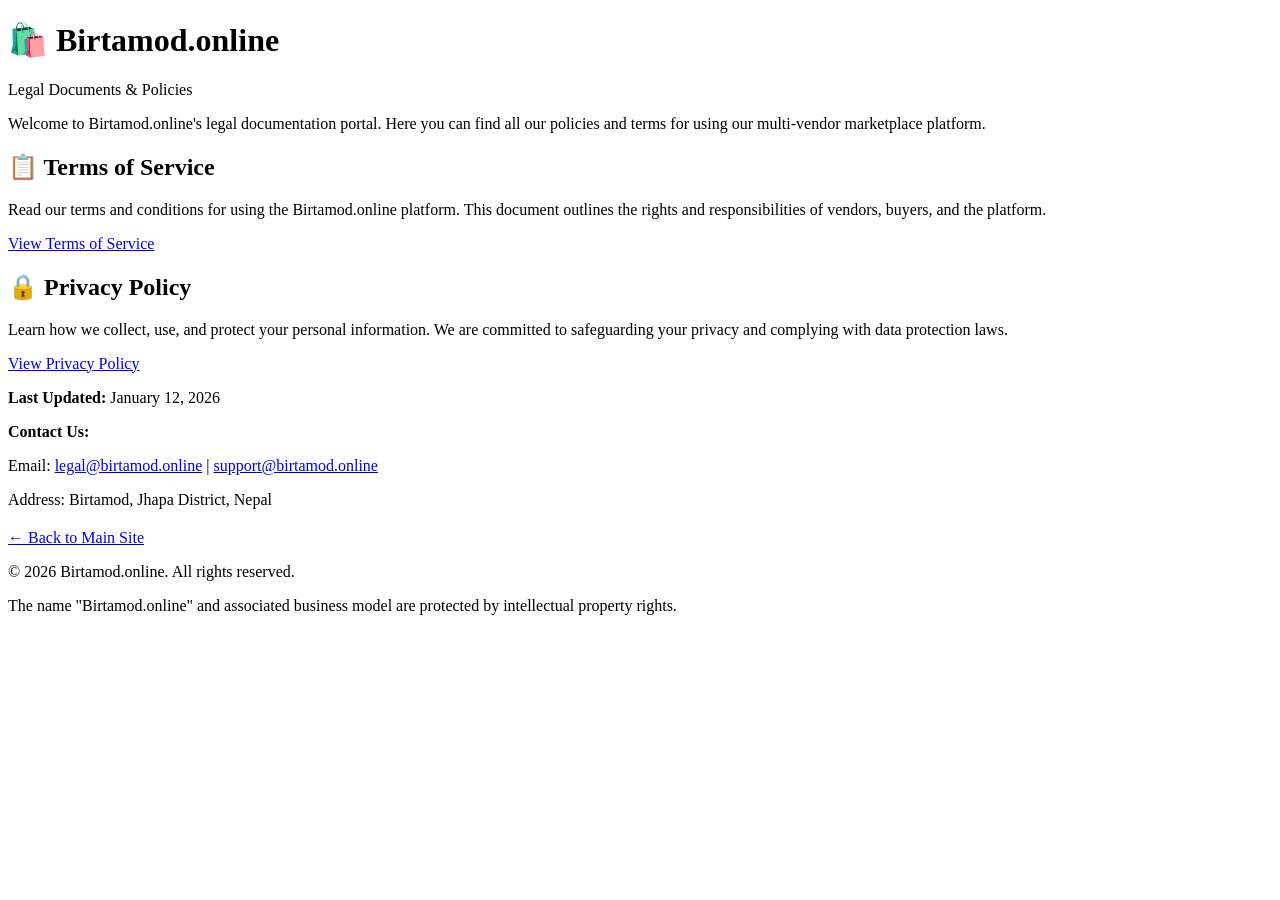
==== index.html @ c781903e "Add files via upload" ====
<!DOCTYPE html>
<html lang="en">
<head>
    <meta charset="UTF-8">
    <meta name="viewport" content="width=device-width, initial-scale=1.0">
    <title>Birtamod.online - Legal Documents</title>
    <link rel="stylesheet" href="css/style.css">
    <meta name="description" content="Legal documents and policies for Birtamod.online - Nepal's multi-vendor marketplace platform">
</head>
<body>
    <div class="container">
        <header>
            <h1>🛍️ Birtamod.online</h1>
            <p class="tagline">Legal Documents & Policies</p>
        </header>

        <main>
            <div class="intro">
                <p>Welcome to Birtamod.online's legal documentation portal. Here you can find all our policies and terms for using our multi-vendor marketplace platform.</p>
            </div>

            <div class="documents">
                <div class="doc-card">
                    <h2>📋 Terms of Service</h2>
                    <p>Read our terms and conditions for using the Birtamod.online platform. This document outlines the rights and responsibilities of vendors, buyers, and the platform.</p>
                    <a href="terms-of-service.html" class="btn">View Terms of Service</a>
                </div>

                <div class="doc-card">
                    <h2>🔒 Privacy Policy</h2>
                    <p>Learn how we collect, use, and protect your personal information. We are committed to safeguarding your privacy and complying with data protection laws.</p>
                    <a href="privacy-policy.html" class="btn">View Privacy Policy</a>
                </div>
            </div>

            <div class="footer-links">
                <p><strong>Last Updated:</strong> January 12, 2026</p>
                <p><strong>Contact Us:</strong></p>
                <p>Email: <a href="mailto:legal@birtamod.online">legal@birtamod.online</a> | <a href="mailto:support@birtamod.online">support@birtamod.online</a></p>
                <p>Address: Birtamod, Jhapa District, Nepal</p>
                <p style="margin-top: 20px;"><a href="https://www.birtamod.online" class="main-site-link">← Back to Main Site</a></p>
            </div>
        </main>

        <footer>
            <p>&copy; 2026 Birtamod.online. All rights reserved.</p>
            <p>The name "Birtamod.online" and associated business model are protected by intellectual property rights.</p>
        </footer>
    </div>
</body>
</html>
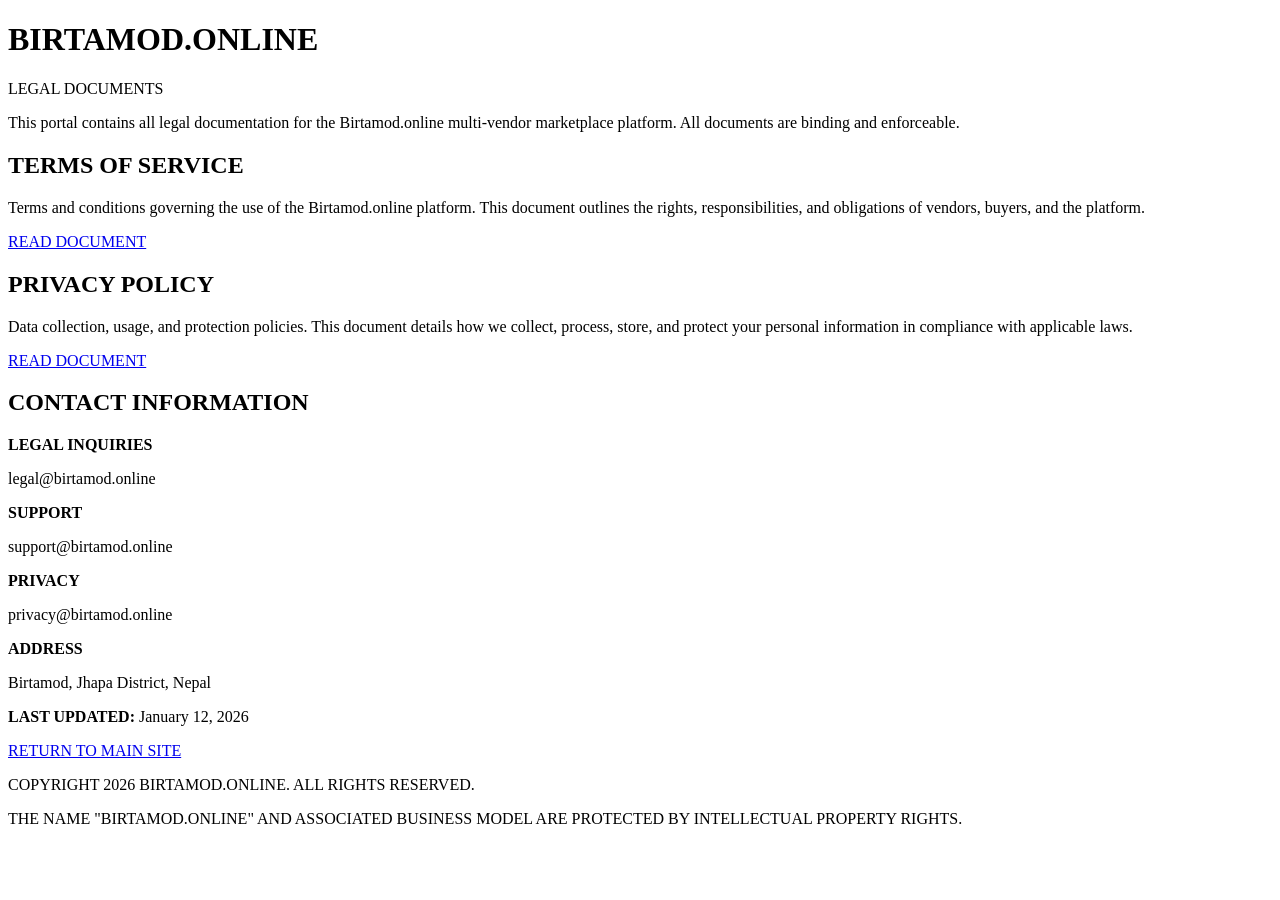
==== commit e42315d1: "Add files via upload" ====
--- a/index.html
+++ b/index.html
@@ -3,49 +3,72 @@
 <head>
     <meta charset="UTF-8">
     <meta name="viewport" content="width=device-width, initial-scale=1.0">
-    <title>Birtamod.online - Legal Documents</title>
+    <title>Legal Documents - Birtamod.online</title>
     <link rel="stylesheet" href="css/style.css">
     <meta name="description" content="Legal documents and policies for Birtamod.online - Nepal's multi-vendor marketplace platform">
 </head>
 <body>
-    <div class="container">
-        <header>
-            <h1>🛍️ Birtamod.online</h1>
-            <p class="tagline">Legal Documents & Policies</p>
-        </header>
+    <header class="header">
+        <div class="container">
+            <h1 class="site-title">BIRTAMOD.ONLINE</h1>
+            <p class="subtitle">LEGAL DOCUMENTS</p>
+        </div>
+    </header>
 
-        <main>
-            <div class="intro">
-                <p>Welcome to Birtamod.online's legal documentation portal. Here you can find all our policies and terms for using our multi-vendor marketplace platform.</p>
-            </div>
+    <main class="main">
+        <div class="container">
+            <section class="intro">
+                <p>This portal contains all legal documentation for the Birtamod.online multi-vendor marketplace platform. All documents are binding and enforceable.</p>
+            </section>
 
-            <div class="documents">
-                <div class="doc-card">
-                    <h2>📋 Terms of Service</h2>
-                    <p>Read our terms and conditions for using the Birtamod.online platform. This document outlines the rights and responsibilities of vendors, buyers, and the platform.</p>
-                    <a href="terms-of-service.html" class="btn">View Terms of Service</a>
+            <section class="documents">
+                <article class="doc-item">
+                    <h2 class="doc-title">TERMS OF SERVICE</h2>
+                    <p class="doc-description">Terms and conditions governing the use of the Birtamod.online platform. This document outlines the rights, responsibilities, and obligations of vendors, buyers, and the platform.</p>
+                    <a href="terms-of-service.html" class="doc-link">READ DOCUMENT</a>
+                </article>
+
+                <article class="doc-item">
+                    <h2 class="doc-title">PRIVACY POLICY</h2>
+                    <p class="doc-description">Data collection, usage, and protection policies. This document details how we collect, process, store, and protect your personal information in compliance with applicable laws.</p>
+                    <a href="privacy-policy.html" class="doc-link">READ DOCUMENT</a>
+                </article>
+            </section>
+
+            <section class="contact">
+                <h2 class="section-title">CONTACT INFORMATION</h2>
+                <div class="contact-grid">
+                    <div class="contact-item">
+                        <strong>LEGAL INQUIRIES</strong>
+                        <p>legal@birtamod.online</p>
+                    </div>
+                    <div class="contact-item">
+                        <strong>SUPPORT</strong>
+                        <p>support@birtamod.online</p>
+                    </div>
+                    <div class="contact-item">
+                        <strong>PRIVACY</strong>
+                        <p>privacy@birtamod.online</p>
+                    </div>
+                    <div class="contact-item">
+                        <strong>ADDRESS</strong>
+                        <p>Birtamod, Jhapa District, Nepal</p>
+                    </div>
                 </div>
+            </section>
 
-                <div class="doc-card">
-                    <h2>🔒 Privacy Policy</h2>
-                    <p>Learn how we collect, use, and protect your personal information. We are committed to safeguarding your privacy and complying with data protection laws.</p>
-                    <a href="privacy-policy.html" class="btn">View Privacy Policy</a>
-                </div>
-            </div>
+            <section class="meta">
+                <p><strong>LAST UPDATED:</strong> January 12, 2026</p>
+                <p><a href="https://www.birtamod.online" class="back-link">RETURN TO MAIN SITE</a></p>
+            </section>
+        </div>
+    </main>
 
-            <div class="footer-links">
-                <p><strong>Last Updated:</strong> January 12, 2026</p>
-                <p><strong>Contact Us:</strong></p>
-                <p>Email: <a href="mailto:legal@birtamod.online">legal@birtamod.online</a> | <a href="mailto:support@birtamod.online">support@birtamod.online</a></p>
-                <p>Address: Birtamod, Jhapa District, Nepal</p>
-                <p style="margin-top: 20px;"><a href="https://www.birtamod.online" class="main-site-link">← Back to Main Site</a></p>
-            </div>
-        </main>
-
-        <footer>
-            <p>&copy; 2026 Birtamod.online. All rights reserved.</p>
-            <p>The name "Birtamod.online" and associated business model are protected by intellectual property rights.</p>
-        </footer>
-    </div>
+    <footer class="footer">
+        <div class="container">
+            <p>COPYRIGHT 2026 BIRTAMOD.ONLINE. ALL RIGHTS RESERVED.</p>
+            <p>THE NAME "BIRTAMOD.ONLINE" AND ASSOCIATED BUSINESS MODEL ARE PROTECTED BY INTELLECTUAL PROPERTY RIGHTS.</p>
+        </div>
+    </footer>
 </body>
 </html>
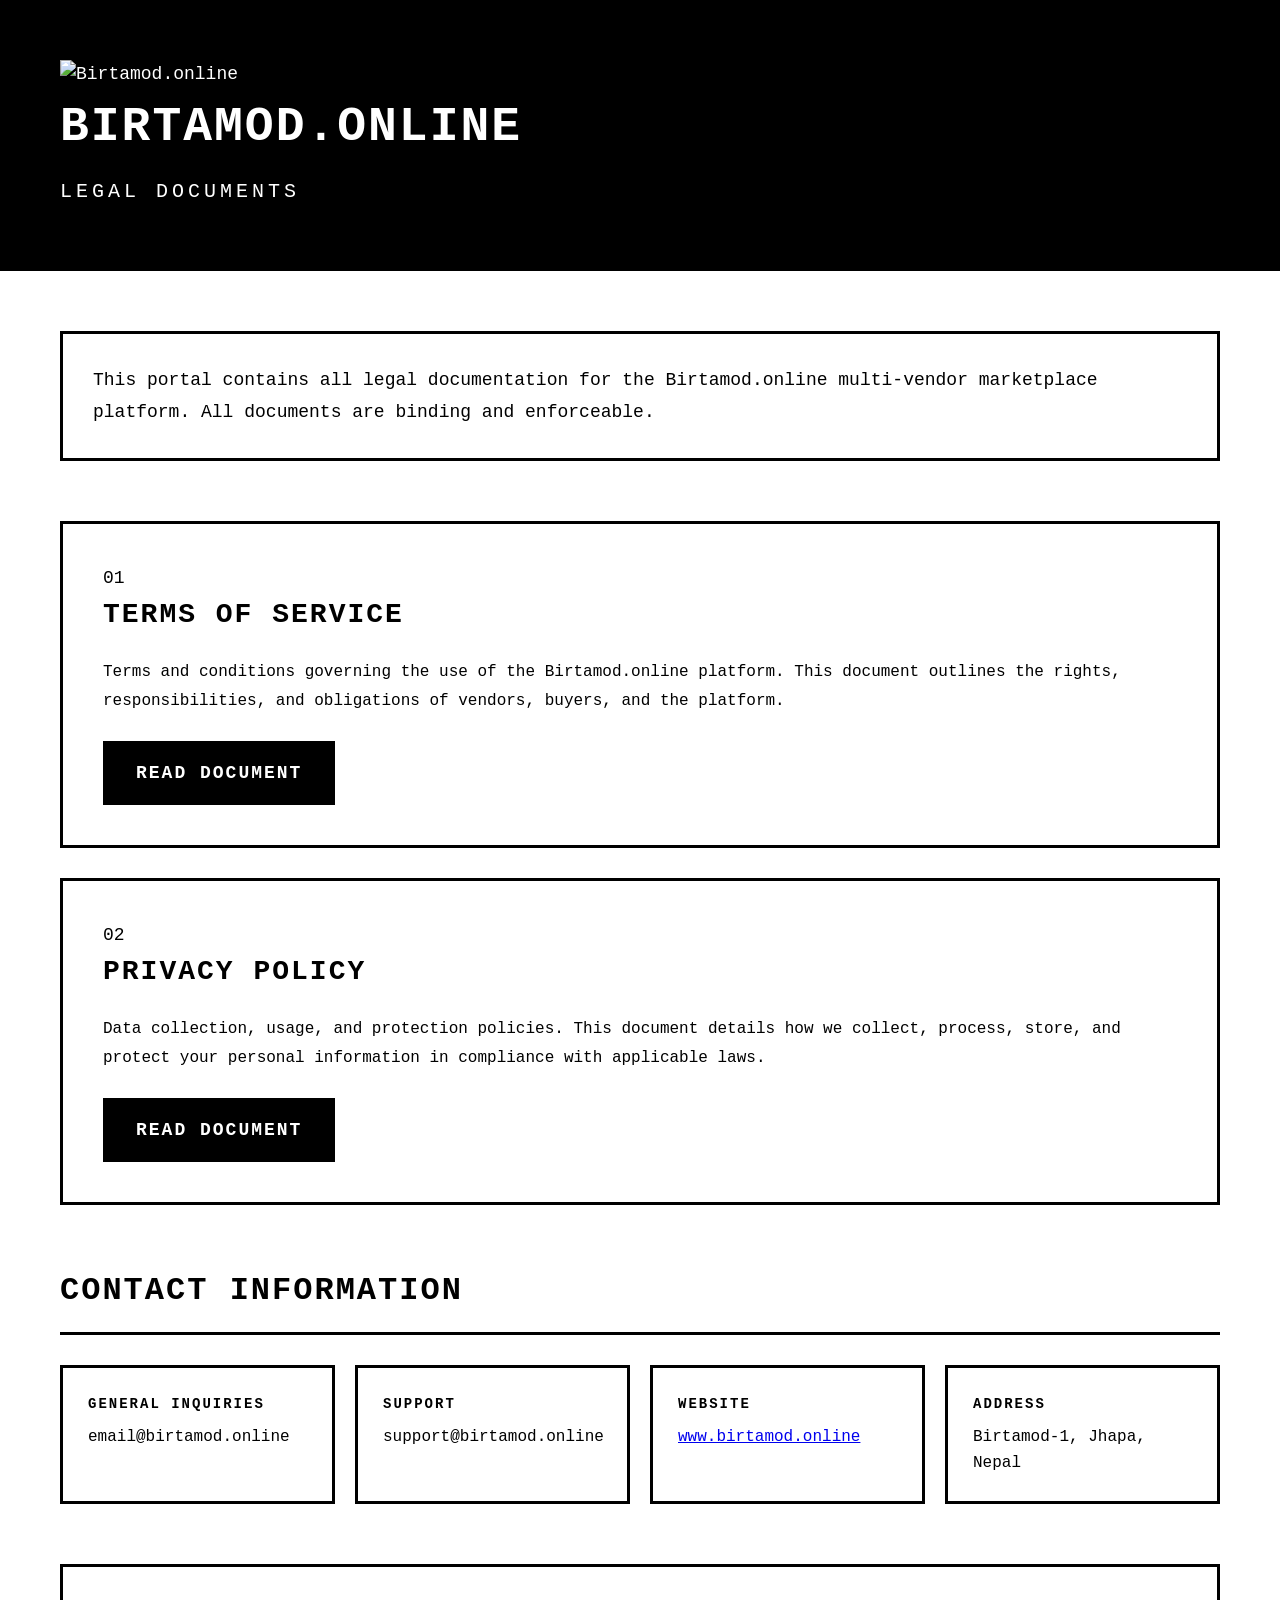
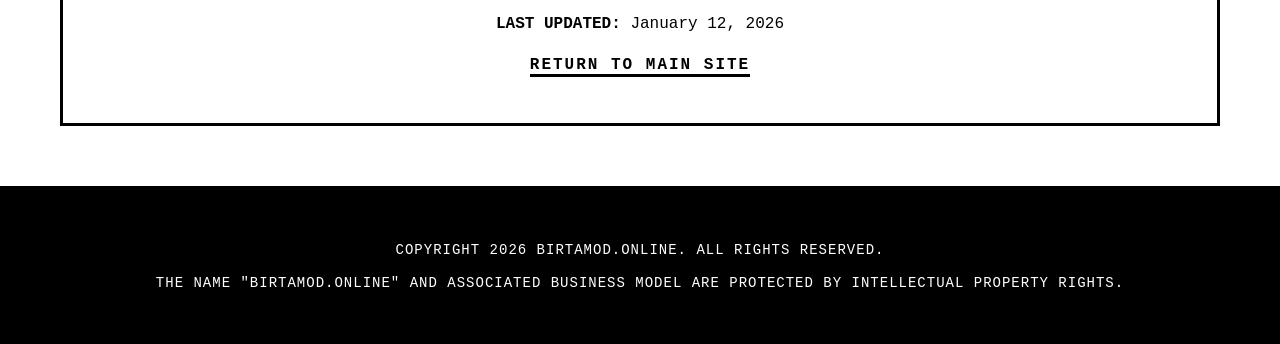
==== commit 9c2d7650: "Update contact information and document sections" ====
--- a/index.html
+++ b/index.html
@@ -10,6 +10,9 @@
 <body>
     <header class="header">
         <div class="container">
+            <div class="logo-container">
+                <img src="https://i.imgur.com/C6RDffx.png" alt="Birtamod.online" class="logo">
+            </div>
             <h1 class="site-title">BIRTAMOD.ONLINE</h1>
             <p class="subtitle">LEGAL DOCUMENTS</p>
         </div>
@@ -23,12 +26,14 @@
 
             <section class="documents">
                 <article class="doc-item">
+                    <div class="doc-number">01</div>
                     <h2 class="doc-title">TERMS OF SERVICE</h2>
                     <p class="doc-description">Terms and conditions governing the use of the Birtamod.online platform. This document outlines the rights, responsibilities, and obligations of vendors, buyers, and the platform.</p>
                     <a href="terms-of-service.html" class="doc-link">READ DOCUMENT</a>
                 </article>
 
                 <article class="doc-item">
+                    <div class="doc-number">02</div>
                     <h2 class="doc-title">PRIVACY POLICY</h2>
                     <p class="doc-description">Data collection, usage, and protection policies. This document details how we collect, process, store, and protect your personal information in compliance with applicable laws.</p>
                     <a href="privacy-policy.html" class="doc-link">READ DOCUMENT</a>
@@ -39,20 +44,20 @@
                 <h2 class="section-title">CONTACT INFORMATION</h2>
                 <div class="contact-grid">
                     <div class="contact-item">
-                        <strong>LEGAL INQUIRIES</strong>
-                        <p>legal@birtamod.online</p>
+                        <strong>GENERAL INQUIRIES</strong>
+                        <p>email@birtamod.online</p>
                     </div>
                     <div class="contact-item">
                         <strong>SUPPORT</strong>
                         <p>support@birtamod.online</p>
                     </div>
                     <div class="contact-item">
-                        <strong>PRIVACY</strong>
-                        <p>privacy@birtamod.online</p>
+                        <strong>WEBSITE</strong>
+                        <p><a href="https://www.birtamod.online" target="_blank" rel="noopener">www.birtamod.online</a></p>
                     </div>
                     <div class="contact-item">
                         <strong>ADDRESS</strong>
-                        <p>Birtamod, Jhapa District, Nepal</p>
+                        <p>Birtamod-1, Jhapa, Nepal</p>
                     </div>
                 </div>
             </section>
@@ -71,4 +76,4 @@
         </div>
     </footer>
 </body>
-</html>+</html>
--- a/css/style.css
+++ b/css/style.css
@@ -0,0 +1,521 @@
+/* RESET */
+* {
+    margin: 0;
+    padding: 0;
+    box-sizing: border-box;
+}
+
+/* BASE STYLES */
+:root {
+    --black: #000000;
+    --white: #FFFFFF;
+    --gray: #CCCCCC;
+    --border: 3px solid var(--black);
+}
+
+body {
+    font-family: 'Courier New', 'Courier', monospace;
+    background: var(--white);
+    color: var(--black);
+    line-height: 1.6;
+    font-size: 18px;
+}
+
+.container {
+    max-width: 1200px;
+    margin: 0 auto;
+    padding: 0 20px;
+}
+
+/* HEADER */
+.header {
+    background: var(--black);
+    color: var(--white);
+    padding: 60px 0;
+    border-bottom: var(--border);
+}
+
+.site-title {
+    font-size: 48px;
+    font-weight: bold;
+    letter-spacing: 2px;
+    margin-bottom: 10px;
+}
+
+.subtitle {
+    font-size: 20px;
+    letter-spacing: 4px;
+    text-transform: uppercase;
+}
+
+/* MAIN CONTENT */
+.main {
+    padding: 60px 0;
+}
+
+.intro {
+    border: var(--border);
+    padding: 30px;
+    margin-bottom: 60px;
+    background: var(--white);
+}
+
+.intro p {
+    font-size: 18px;
+    line-height: 1.8;
+}
+
+/* SECTION TITLES */
+.section-title {
+    font-size: 32px;
+    font-weight: bold;
+    letter-spacing: 2px;
+    margin-bottom: 30px;
+    text-transform: uppercase;
+    border-bottom: var(--border);
+    padding-bottom: 15px;
+}
+
+/* DOCUMENTS SECTION */
+.documents {
+    margin-bottom: 60px;
+}
+
+.doc-item {
+    border: var(--border);
+    padding: 40px;
+    margin-bottom: 30px;
+    background: var(--white);
+    transition: all 0.2s ease;
+}
+
+.doc-item:hover {
+    background: var(--black);
+    color: var(--white);
+}
+
+.doc-item:hover .doc-link {
+    background: var(--white);
+    color: var(--black);
+}
+
+.doc-title {
+    font-size: 28px;
+    font-weight: bold;
+    letter-spacing: 2px;
+    margin-bottom: 20px;
+    text-transform: uppercase;
+}
+
+.doc-description {
+    font-size: 16px;
+    line-height: 1.8;
+    margin-bottom: 25px;
+}
+
+.doc-link {
+    display: inline-block;
+    padding: 15px 30px;
+    background: var(--black);
+    color: var(--white);
+    text-decoration: none;
+    font-weight: bold;
+    letter-spacing: 2px;
+    border: var(--border);
+    transition: all 0.2s ease;
+}
+
+.doc-link:hover {
+    background: var(--white);
+    color: var(--black);
+}
+
+/* CONTACT SECTION */
+.contact {
+    margin-bottom: 60px;
+}
+
+.contact-grid {
+    display: grid;
+    grid-template-columns: repeat(auto-fit, minmax(250px, 1fr));
+    gap: 20px;
+}
+
+.contact-item {
+    border: var(--border);
+    padding: 25px;
+    background: var(--white);
+}
+
+.contact-item strong {
+    display: block;
+    font-size: 14px;
+    letter-spacing: 2px;
+    margin-bottom: 10px;
+    text-transform: uppercase;
+}
+
+.contact-item p {
+    font-size: 16px;
+}
+
+/* META SECTION */
+.meta {
+    border: var(--border);
+    padding: 30px;
+    text-align: center;
+}
+
+.meta p {
+    margin: 15px 0;
+    font-size: 16px;
+}
+
+.back-link {
+    color: var(--black);
+    text-decoration: none;
+    font-weight: bold;
+    letter-spacing: 2px;
+    border-bottom: 3px solid var(--black);
+}
+
+.back-link:hover {
+    background: var(--black);
+    color: var(--white);
+    padding: 5px;
+}
+
+/* FOOTER */
+.footer {
+    background: var(--black);
+    color: var(--white);
+    padding: 40px 0;
+    border-top: var(--border);
+    text-align: center;
+}
+
+.footer p {
+    font-size: 14px;
+    margin: 10px 0;
+    letter-spacing: 1px;
+}
+
+/* DOCUMENT PAGES */
+.document-page {
+    max-width: 900px;
+    margin: 0 auto;
+    padding: 40px 20px;
+}
+
+.doc-header {
+    background: var(--black);
+    color: var(--white);
+    padding: 40px;
+    margin-bottom: 40px;
+    border: var(--border);
+}
+
+.doc-header h1 {
+    font-size: 42px;
+    font-weight: bold;
+    letter-spacing: 2px;
+    text-transform: uppercase;
+}
+
+.back-button {
+    display: inline-block;
+    padding: 12px 25px;
+    background: var(--white);
+    color: var(--black);
+    text-decoration: none;
+    font-weight: bold;
+    letter-spacing: 2px;
+    border: var(--border);
+    margin-bottom: 30px;
+}
+
+.back-button:hover {
+    background: var(--black);
+    color: var(--white);
+}
+
+.last-updated {
+    background: var(--gray);
+    padding: 20px;
+    border: var(--border);
+    margin-bottom: 40px;
+    font-weight: bold;
+    letter-spacing: 1px;
+}
+
+.doc-content {
+    background: var(--white);
+}
+
+.doc-content h1 {
+    font-size: 36px;
+    font-weight: bold;
+    letter-spacing: 2px;
+    margin: 40px 0 20px 0;
+    text-transform: uppercase;
+    border-bottom: var(--border);
+    padding-bottom: 15px;
+}
+
+.doc-content h2 {
+    font-size: 28px;
+    font-weight: bold;
+    letter-spacing: 1px;
+    margin: 35px 0 15px 0;
+    text-transform: uppercase;
+    border-left: 6px solid var(--black);
+    padding-left: 15px;
+}
+
+.doc-content h3 {
+    font-size: 20px;
+    font-weight: bold;
+    letter-spacing: 1px;
+    margin: 25px 0 12px 0;
+    text-transform: uppercase;
+}
+
+.doc-content h4 {
+    font-size: 18px;
+    font-weight: bold;
+    margin: 20px 0 10px 0;
+}
+
+.doc-content p {
+    margin-bottom: 20px;
+    line-height: 1.8;
+    text-align: justify;
+}
+
+.doc-content ul,
+.doc-content ol {
+    margin: 20px 0 20px 40px;
+}
+
+.doc-content li {
+    margin-bottom: 12px;
+    line-height: 1.7;
+}
+
+.doc-content strong {
+    font-weight: bold;
+}
+
+.doc-content em {
+    font-style: italic;
+}
+
+.doc-content a {
+    color: var(--black);
+    text-decoration: underline;
+    font-weight: bold;
+}
+
+.doc-content a:hover {
+    background: var(--black);
+    color: var(--white);
+    padding: 2px 5px;
+}
+
+.doc-content hr {
+    border: none;
+    border-top: var(--border);
+    margin: 40px 0;
+}
+
+.doc-content code {
+    background: var(--gray);
+    padding: 3px 8px;
+    font-family: 'Courier New', monospace;
+    border: 2px solid var(--black);
+}
+
+.doc-content pre {
+    background: var(--gray);
+    padding: 20px;
+    border: var(--border);
+    overflow-x: auto;
+    margin: 20px 0;
+}
+
+.doc-content blockquote {
+    border-left: 6px solid var(--black);
+    padding-left: 25px;
+    margin: 20px 0;
+    font-style: italic;
+}
+
+.doc-content table {
+    width: 100%;
+    border-collapse: collapse;
+    margin: 25px 0;
+    border: var(--border);
+}
+
+.doc-content table th,
+.doc-content table td {
+    border: 2px solid var(--black);
+    padding: 15px;
+    text-align: left;
+}
+
+.doc-content table th {
+    background: var(--black);
+    color: var(--white);
+    font-weight: bold;
+    text-transform: uppercase;
+    letter-spacing: 1px;
+}
+
+.doc-footer {
+    border: var(--border);
+    padding: 30px;
+    margin-top: 60px;
+    text-align: center;
+    background: var(--gray);
+}
+
+.doc-footer p {
+    margin: 10px 0;
+}
+
+.doc-footer a {
+    color: var(--black);
+    font-weight: bold;
+    text-decoration: none;
+    letter-spacing: 1px;
+    border-bottom: 3px solid var(--black);
+}
+
+.doc-footer a:hover {
+    background: var(--black);
+    color: var(--white);
+    padding: 5px;
+}
+
+/* PRINT STYLES */
+@media print {
+    body {
+        background: white;
+    }
+
+    .header,
+    .footer,
+    .back-button,
+    .doc-footer {
+        display: none;
+    }
+
+    .doc-content h1,
+    .doc-content h2,
+    .doc-content h3 {
+        page-break-after: avoid;
+    }
+
+    .doc-content p,
+    .doc-content ul,
+    .doc-content ol {
+        page-break-inside: avoid;
+    }
+
+    * {
+        border-color: black !important;
+    }
+}
+
+/* RESPONSIVE DESIGN */
+@media (max-width: 768px) {
+    .site-title {
+        font-size: 32px;
+    }
+
+    .subtitle {
+        font-size: 16px;
+    }
+
+    .section-title {
+        font-size: 24px;
+    }
+
+    .doc-title {
+        font-size: 22px;
+    }
+
+    .doc-item {
+        padding: 25px;
+    }
+
+    .doc-link {
+        padding: 12px 20px;
+        font-size: 14px;
+    }
+
+    .contact-grid {
+        grid-template-columns: 1fr;
+    }
+
+    .doc-header h1 {
+        font-size: 28px;
+    }
+
+    .doc-content h1 {
+        font-size: 28px;
+    }
+
+    .doc-content h2 {
+        font-size: 22px;
+    }
+
+    .doc-content h3 {
+        font-size: 18px;
+    }
+
+    .doc-content ul,
+    .doc-content ol {
+        margin-left: 25px;
+    }
+}
+
+@media (max-width: 480px) {
+    .header {
+        padding: 40px 0;
+    }
+
+    .site-title {
+        font-size: 24px;
+        letter-spacing: 1px;
+    }
+
+    .subtitle {
+        font-size: 14px;
+        letter-spacing: 2px;
+    }
+
+    .main {
+        padding: 40px 0;
+    }
+
+    .intro,
+    .doc-item,
+    .meta {
+        padding: 20px;
+    }
+
+    .doc-title {
+        font-size: 18px;
+    }
+
+    .doc-link {
+        padding: 10px 15px;
+        font-size: 12px;
+    }
+
+    .contact-item {
+        padding: 20px;
+    }
+}
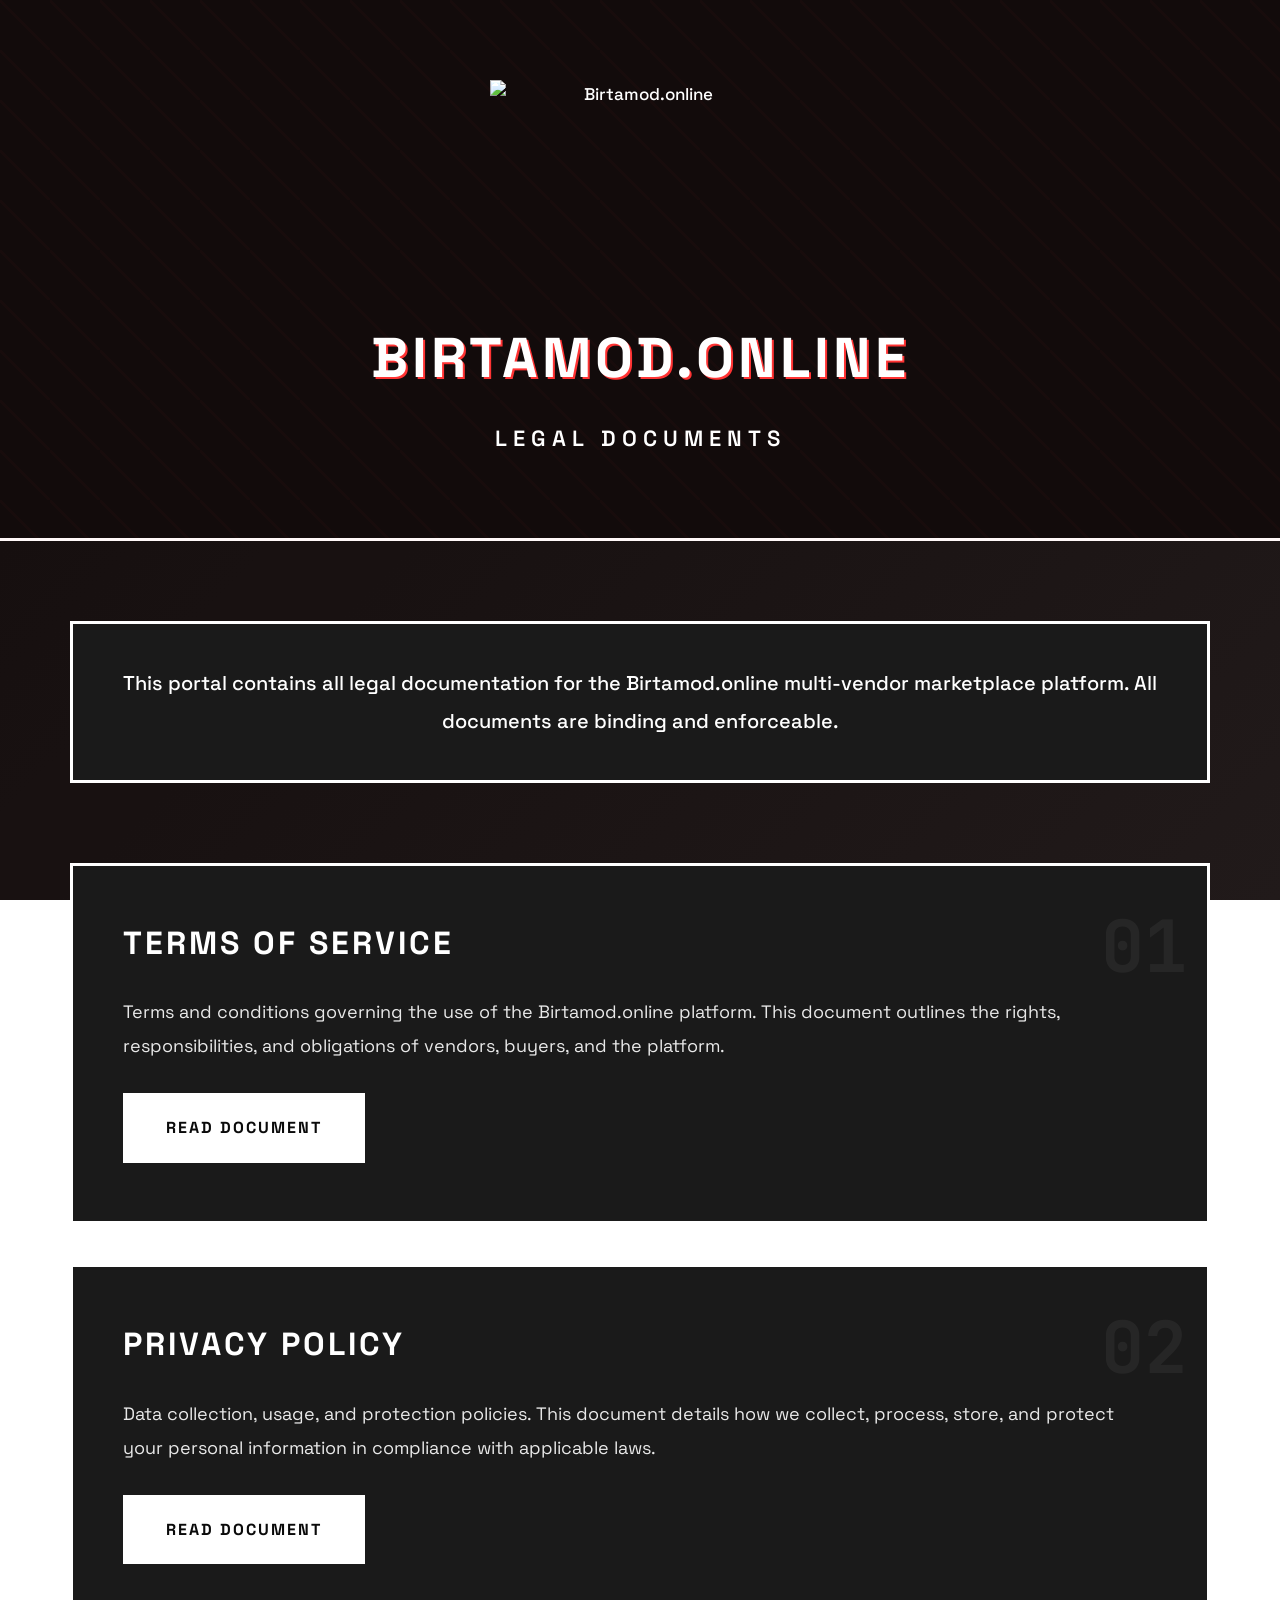
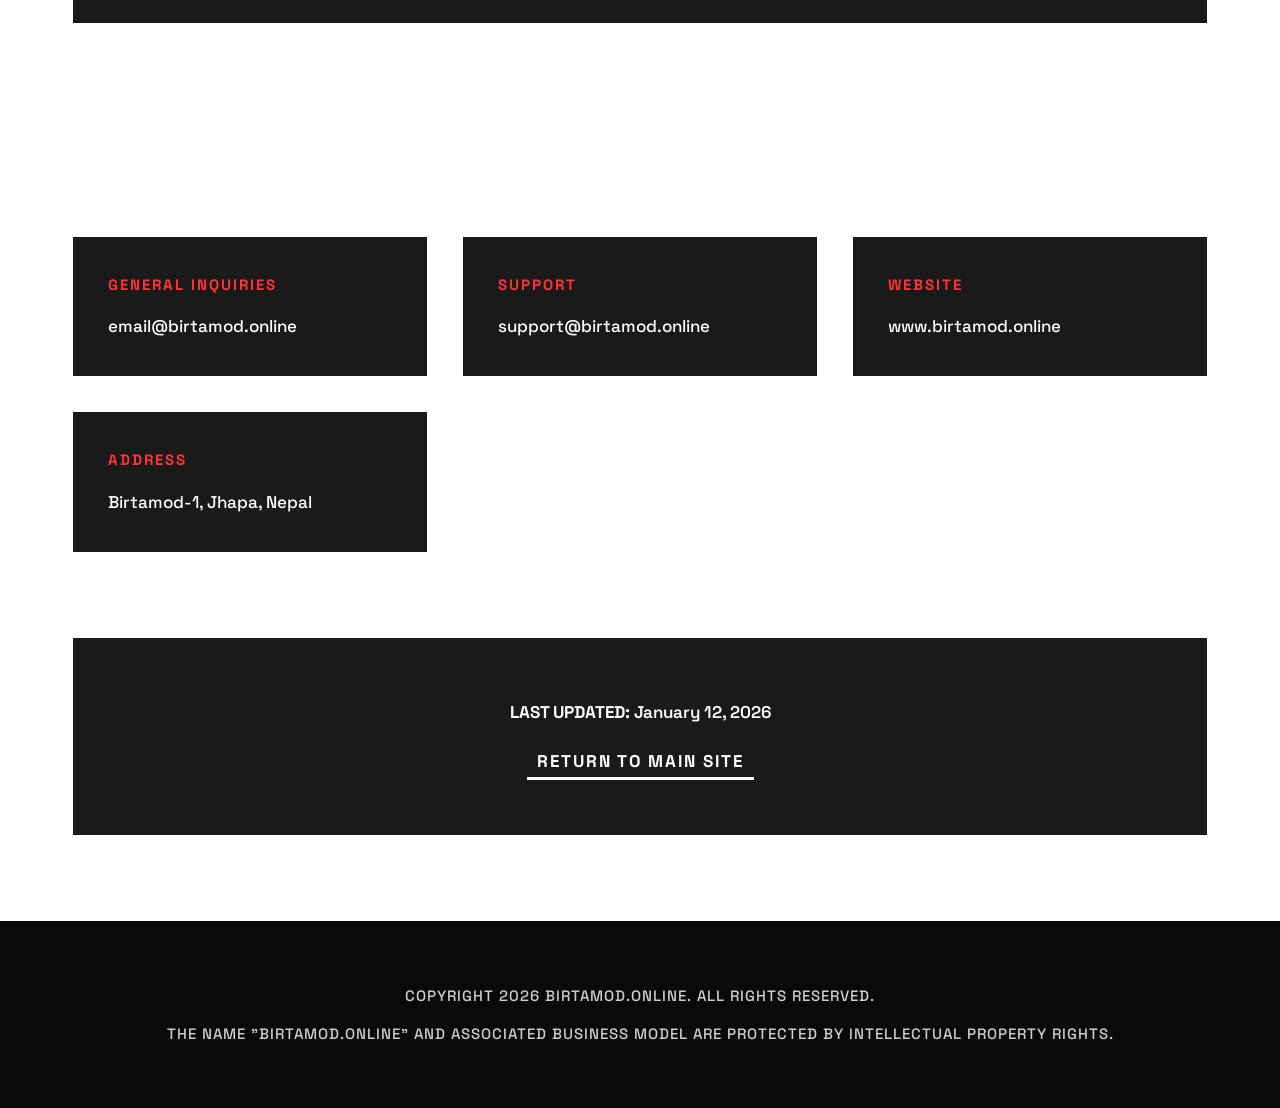
==== commit 7b182519: "Add width and height attributes to logo image" ====
--- a/index.html
+++ b/index.html
@@ -11,7 +11,7 @@
     <header class="header">
         <div class="container">
             <div class="logo-container">
-                <img src="https://i.imgur.com/C6RDffx.png" alt="Birtamod.online" class="logo">
+                <img src="https://i.imgur.com/C6RDffx.png" alt="Birtamod.online" class="logo" width="300" height="200">
             </div>
             <h1 class="site-title">BIRTAMOD.ONLINE</h1>
             <p class="subtitle">LEGAL DOCUMENTS</p>
--- a/css/style.css
+++ b/css/style.css
@@ -1,3 +1,8 @@
+/* ENHANCED BRUTALIST THEME - BIRTAMOD.ONLINE LEGAL DOCUMENTS */
+
+/* GOOGLE FONTS - CLEAR BOLD FONTS */
+@import url('https://fonts.googleapis.com/css2?family=Space+Grotesk:wght@400;500;600;700&family=JetBrains+Mono:wght@400;600;700&display=swap');
+
 /* RESET */
 * {
     margin: 0;
@@ -7,303 +12,670 @@
 
 /* BASE STYLES */
 :root {
-    --black: #000000;
+    --black: #0a0a0a;
     --white: #FFFFFF;
-    --gray: #CCCCCC;
-    --border: 3px solid var(--black);
+    --gray: #1a1a1a;
+    --light-gray: #2a2a2a;
+    --red: #ff3333;
+    --red-hover: #cc0000;
+    --tint: rgba(255, 51, 51, 0.03);
+    --border: 3px solid var(--white);
+    --transition: all 0.3s cubic-bezier(0.4, 0, 0.2, 1);
+}
+
+/* ANIMATIONS */
+@keyframes fadeInUp {
+    from {
+        opacity: 0;
+        transform: translateY(30px);
+    }
+    to {
+        opacity: 1;
+        transform: translateY(0);
+    }
+}
+
+@keyframes fadeIn {
+    from {
+        opacity: 0;
+    }
+    to {
+        opacity: 1;
+    }
+}
+
+@keyframes slideInRight {
+    from {
+        opacity: 0;
+        transform: translateX(-30px);
+    }
+    to {
+        opacity: 1;
+        transform: translateX(0);
+    }
+}
+
+@keyframes pulse {
+    0%, 100% {
+        opacity: 1;
+    }
+    50% {
+        opacity: 0.7;
+    }
+}
+
+@keyframes glitch {
+    0% {
+        transform: translate(0);
+    }
+    20% {
+        transform: translate(-2px, 2px);
+    }
+    40% {
+        transform: translate(-2px, -2px);
+    }
+    60% {
+        transform: translate(2px, 2px);
+    }
+    80% {
+        transform: translate(2px, -2px);
+    }
+    100% {
+        transform: translate(0);
+    }
 }
 
 body {
-    font-family: 'Courier New', 'Courier', monospace;
-    background: var(--white);
-    color: var(--black);
-    line-height: 1.6;
-    font-size: 18px;
+    font-family: 'Space Grotesk', -apple-system, BlinkMacSystemFont, 'Segoe UI', sans-serif;
+    background: linear-gradient(135deg, var(--black) 0%, var(--gray) 100%);
+    background-attachment: fixed;
+    color: var(--white);
+    line-height: 1.7;
+    font-size: 17px;
+    font-weight: 500;
+    position: relative;
+    overflow-x: hidden;
+}
+
+body::before {
+    content: '';
+    position: fixed;
+    top: 0;
+    left: 0;
+    width: 100%;
+    height: 100%;
+    background: var(--tint);
+    pointer-events: none;
+    z-index: 1;
 }
 
 .container {
     max-width: 1200px;
     margin: 0 auto;
-    padding: 0 20px;
+    padding: 0 30px;
+    position: relative;
+    z-index: 2;
 }
 
 /* HEADER */
 .header {
     background: var(--black);
     color: var(--white);
-    padding: 60px 0;
+    padding: 80px 0;
     border-bottom: var(--border);
+    position: relative;
+    overflow: hidden;
+    animation: fadeIn 0.8s ease;
+}
+
+.header::after {
+    content: '';
+    position: absolute;
+    top: 0;
+    left: 0;
+    width: 100%;
+    height: 100%;
+    background: linear-gradient(45deg, transparent 48%, var(--red) 48%, var(--red) 52%, transparent 52%);
+    background-size: 50px 50px;
+    opacity: 0.03;
+    pointer-events: none;
+}
+
+.logo-container {
+    text-align: center;
+    margin-bottom: 30px;
+    animation: fadeInUp 0.8s ease 0.2s both;
+}
+
+.logo {
+    max-width: 300px;
+    height: auto;
+    display: inline-block;
+    transition: var(--transition);
+    filter: brightness(1.1);
+}
+
+.logo:hover {
+    transform: scale(1.05);
+    filter: brightness(1.3) drop-shadow(0 0 20px var(--red));
 }
 
 .site-title {
-    font-size: 48px;
-    font-weight: bold;
-    letter-spacing: 2px;
-    margin-bottom: 10px;
+    font-size: 56px;
+    font-weight: 700;
+    letter-spacing: 4px;
+    margin-bottom: 15px;
+    text-align: center;
+    animation: fadeInUp 0.8s ease 0.4s both;
+    text-shadow: 2px 2px 0px var(--red);
+}
+
+.site-title:hover {
+    animation: glitch 0.3s ease;
 }
 
 .subtitle {
-    font-size: 20px;
-    letter-spacing: 4px;
+    font-size: 22px;
+    letter-spacing: 6px;
     text-transform: uppercase;
+    text-align: center;
+    font-weight: 600;
+    animation: fadeInUp 0.8s ease 0.6s both;
+    opacity: 0.9;
 }
 
 /* MAIN CONTENT */
 .main {
-    padding: 60px 0;
+    padding: 80px 0;
+    position: relative;
+    z-index: 2;
 }
 
 .intro {
     border: var(--border);
-    padding: 30px;
-    margin-bottom: 60px;
-    background: var(--white);
+    padding: 40px;
+    margin-bottom: 80px;
+    background: var(--gray);
+    position: relative;
+    overflow: hidden;
+    animation: fadeInUp 0.8s ease 0.8s both;
+    transition: var(--transition);
+}
+
+.intro::before {
+    content: '';
+    position: absolute;
+    top: 0;
+    left: -100%;
+    width: 100%;
+    height: 100%;
+    background: linear-gradient(90deg, transparent, var(--red), transparent);
+    opacity: 0;
+    transition: var(--transition);
+}
+
+.intro:hover::before {
+    left: 100%;
+    opacity: 0.1;
+    transition: left 0.8s ease;
+}
+
+.intro:hover {
+    border-color: var(--red);
+    box-shadow: 0 0 30px rgba(255, 51, 51, 0.2);
 }
 
 .intro p {
-    font-size: 18px;
-    line-height: 1.8;
+    font-size: 20px;
+    line-height: 1.9;
+    font-weight: 500;
+    text-align: center;
 }
 
 /* SECTION TITLES */
 .section-title {
-    font-size: 32px;
-    font-weight: bold;
-    letter-spacing: 2px;
-    margin-bottom: 30px;
+    font-size: 38px;
+    font-weight: 700;
+    letter-spacing: 3px;
+    margin-bottom: 40px;
     text-transform: uppercase;
     border-bottom: var(--border);
-    padding-bottom: 15px;
+    padding-bottom: 20px;
+    animation: slideInRight 0.8s ease both;
+    position: relative;
+}
+
+.section-title::after {
+    content: '';
+    position: absolute;
+    bottom: -3px;
+    left: 0;
+    width: 0;
+    height: 3px;
+    background: var(--red);
+    transition: width 0.5s ease;
+}
+
+.section-title:hover::after {
+    width: 100%;
 }
 
 /* DOCUMENTS SECTION */
 .documents {
-    margin-bottom: 60px;
+    margin-bottom: 80px;
 }
 
 .doc-item {
     border: var(--border);
-    padding: 40px;
+    padding: 50px;
+    margin-bottom: 40px;
+    background: var(--gray);
+    transition: var(--transition);
+    position: relative;
+    overflow: hidden;
+    animation: fadeInUp 0.8s ease both;
+}
+
+.doc-item:nth-child(1) {
+    animation-delay: 1s;
+}
+
+.doc-item:nth-child(2) {
+    animation-delay: 1.2s;
+}
+
+.doc-item::before {
+    content: '';
+    position: absolute;
+    top: 0;
+    left: -100%;
+    width: 100%;
+    height: 100%;
+    background: linear-gradient(90deg, transparent, rgba(255, 51, 51, 0.1), transparent);
+    transition: left 0.6s ease;
+}
+
+.doc-item:hover::before {
+    left: 100%;
+}
+
+.doc-item:hover {
+    background: var(--light-gray);
+    border-color: var(--red);
+    box-shadow: 0 10px 40px rgba(255, 51, 51, 0.3);
+    transform: translateY(-5px);
+}
+
+.doc-number {
+    position: absolute;
+    top: 20px;
+    right: 20px;
+    font-size: 72px;
+    font-weight: 700;
+    color: var(--white);
+    opacity: 0.05;
+    font-family: 'JetBrains Mono', monospace;
+    transition: var(--transition);
+}
+
+.doc-item:hover .doc-number {
+    opacity: 0.15;
+    color: var(--red);
+}
+
+.doc-title {
+    font-size: 32px;
+    font-weight: 700;
+    letter-spacing: 3px;
+    margin-bottom: 25px;
+    text-transform: uppercase;
+    transition: var(--transition);
+}
+
+.doc-item:hover .doc-title {
+    color: var(--red);
+    text-shadow: 0 0 10px rgba(255, 51, 51, 0.5);
+}
+
+.doc-description {
+    font-size: 18px;
+    line-height: 1.9;
     margin-bottom: 30px;
-    background: var(--white);
-    transition: all 0.2s ease;
-}
-
-.doc-item:hover {
-    background: var(--black);
-    color: var(--white);
-}
-
-.doc-item:hover .doc-link {
+    font-weight: 400;
+    opacity: 0.9;
+}
+
+.doc-link {
+    display: inline-block;
+    padding: 18px 40px;
     background: var(--white);
     color: var(--black);
-}
-
-.doc-title {
-    font-size: 28px;
-    font-weight: bold;
+    text-decoration: none;
+    font-weight: 700;
     letter-spacing: 2px;
-    margin-bottom: 20px;
-    text-transform: uppercase;
-}
-
-.doc-description {
+    border: 3px solid var(--white);
+    transition: var(--transition);
+    position: relative;
+    overflow: hidden;
     font-size: 16px;
-    line-height: 1.8;
-    margin-bottom: 25px;
-}
-
-.doc-link {
-    display: inline-block;
-    padding: 15px 30px;
-    background: var(--black);
-    color: var(--white);
-    text-decoration: none;
-    font-weight: bold;
-    letter-spacing: 2px;
-    border: var(--border);
-    transition: all 0.2s ease;
+}
+
+.doc-link::before {
+    content: '';
+    position: absolute;
+    top: 0;
+    left: -100%;
+    width: 100%;
+    height: 100%;
+    background: var(--red);
+    transition: left 0.4s ease;
+    z-index: -1;
+}
+
+.doc-link:hover::before {
+    left: 0;
 }
 
 .doc-link:hover {
-    background: var(--white);
-    color: var(--black);
+    color: var(--white);
+    border-color: var(--red);
+    transform: translateX(10px);
+    box-shadow: 0 5px 20px rgba(255, 51, 51, 0.4);
 }
 
 /* CONTACT SECTION */
 .contact {
-    margin-bottom: 60px;
+    margin-bottom: 80px;
+    animation: fadeInUp 0.8s ease 1.4s both;
 }
 
 .contact-grid {
     display: grid;
-    grid-template-columns: repeat(auto-fit, minmax(250px, 1fr));
-    gap: 20px;
+    grid-template-columns: repeat(auto-fit, minmax(280px, 1fr));
+    gap: 30px;
 }
 
 .contact-item {
     border: var(--border);
-    padding: 25px;
-    background: var(--white);
+    padding: 35px;
+    background: var(--gray);
+    transition: var(--transition);
+    position: relative;
+    overflow: hidden;
+}
+
+.contact-item::after {
+    content: '';
+    position: absolute;
+    bottom: 0;
+    left: 0;
+    width: 0;
+    height: 3px;
+    background: var(--red);
+    transition: width 0.4s ease;
+}
+
+.contact-item:hover::after {
+    width: 100%;
+}
+
+.contact-item:hover {
+    background: var(--light-gray);
+    border-color: var(--red);
+    transform: translateY(-5px);
+    box-shadow: 0 10px 30px rgba(255, 51, 51, 0.2);
 }
 
 .contact-item strong {
     display: block;
-    font-size: 14px;
+    font-size: 15px;
     letter-spacing: 2px;
-    margin-bottom: 10px;
+    margin-bottom: 15px;
     text-transform: uppercase;
+    font-weight: 700;
+    color: var(--red);
 }
 
 .contact-item p {
-    font-size: 16px;
+    font-size: 17px;
+    font-weight: 500;
+}
+
+.contact-item a {
+    color: var(--white);
+    text-decoration: none;
+    transition: var(--transition);
+    border-bottom: 2px solid transparent;
+}
+
+.contact-item a:hover {
+    color: var(--red);
+    border-bottom-color: var(--red);
 }
 
 /* META SECTION */
 .meta {
     border: var(--border);
-    padding: 30px;
+    padding: 40px;
     text-align: center;
+    background: var(--gray);
+    animation: fadeInUp 0.8s ease 1.6s both;
+    transition: var(--transition);
+}
+
+.meta:hover {
+    border-color: var(--red);
+    box-shadow: 0 10px 30px rgba(255, 51, 51, 0.2);
 }
 
 .meta p {
-    margin: 15px 0;
-    font-size: 16px;
+    margin: 20px 0;
+    font-size: 17px;
+    font-weight: 600;
 }
 
 .back-link {
-    color: var(--black);
+    color: var(--white);
     text-decoration: none;
-    font-weight: bold;
+    font-weight: 700;
     letter-spacing: 2px;
-    border-bottom: 3px solid var(--black);
+    border-bottom: 3px solid var(--white);
+    transition: var(--transition);
+    padding: 5px 10px;
 }
 
 .back-link:hover {
-    background: var(--black);
-    color: var(--white);
-    padding: 5px;
+    background: var(--red);
+    border-bottom-color: var(--red);
+    color: var(--white);
+    box-shadow: 0 5px 20px rgba(255, 51, 51, 0.4);
 }
 
 /* FOOTER */
 .footer {
     background: var(--black);
     color: var(--white);
-    padding: 40px 0;
+    padding: 50px 0;
     border-top: var(--border);
     text-align: center;
+    position: relative;
+    z-index: 2;
 }
 
 .footer p {
-    font-size: 14px;
-    margin: 10px 0;
+    font-size: 15px;
+    margin: 12px 0;
     letter-spacing: 1px;
+    font-weight: 500;
+    opacity: 0.8;
 }
 
 /* DOCUMENT PAGES */
 .document-page {
-    max-width: 900px;
+    max-width: 1000px;
     margin: 0 auto;
-    padding: 40px 20px;
+    padding: 50px 30px;
+    animation: fadeIn 0.8s ease;
 }
 
 .doc-header {
     background: var(--black);
     color: var(--white);
-    padding: 40px;
-    margin-bottom: 40px;
+    padding: 60px 50px;
+    margin-bottom: 50px;
     border: var(--border);
+    position: relative;
+    overflow: hidden;
+    animation: fadeInUp 0.8s ease 0.2s both;
+}
+
+.doc-header::after {
+    content: '';
+    position: absolute;
+    top: 0;
+    left: 0;
+    width: 100%;
+    height: 100%;
+    background: linear-gradient(45deg, transparent 48%, var(--red) 48%, var(--red) 52%, transparent 52%);
+    background-size: 50px 50px;
+    opacity: 0.03;
+    pointer-events: none;
 }
 
 .doc-header h1 {
-    font-size: 42px;
-    font-weight: bold;
-    letter-spacing: 2px;
+    font-size: 48px;
+    font-weight: 700;
+    letter-spacing: 3px;
     text-transform: uppercase;
+    text-shadow: 2px 2px 0px var(--red);
 }
 
 .back-button {
     display: inline-block;
-    padding: 12px 25px;
+    padding: 15px 35px;
     background: var(--white);
     color: var(--black);
     text-decoration: none;
-    font-weight: bold;
+    font-weight: 700;
     letter-spacing: 2px;
-    border: var(--border);
-    margin-bottom: 30px;
+    border: 3px solid var(--white);
+    margin-bottom: 40px;
+    transition: var(--transition);
+    animation: fadeInUp 0.8s ease 0.4s both;
+    position: relative;
+    overflow: hidden;
+}
+
+.back-button::before {
+    content: '';
+    position: absolute;
+    top: 0;
+    left: -100%;
+    width: 100%;
+    height: 100%;
+    background: var(--red);
+    transition: left 0.4s ease;
+    z-index: -1;
+}
+
+.back-button:hover::before {
+    left: 0;
 }
 
 .back-button:hover {
-    background: var(--black);
-    color: var(--white);
+    color: var(--white);
+    border-color: var(--red);
+    transform: translateX(-10px);
+    box-shadow: 0 5px 20px rgba(255, 51, 51, 0.4);
 }
 
 .last-updated {
     background: var(--gray);
-    padding: 20px;
+    padding: 25px;
     border: var(--border);
-    margin-bottom: 40px;
-    font-weight: bold;
-    letter-spacing: 1px;
+    margin-bottom: 50px;
+    font-weight: 700;
+    letter-spacing: 2px;
+    animation: fadeInUp 0.8s ease 0.6s both;
+    transition: var(--transition);
+}
+
+.last-updated:hover {
+    border-color: var(--red);
+    box-shadow: 0 5px 20px rgba(255, 51, 51, 0.2);
 }
 
 .doc-content {
-    background: var(--white);
+    background: var(--gray);
+    padding: 50px;
+    border: var(--border);
+    animation: fadeInUp 0.8s ease 0.8s both;
 }
 
 .doc-content h1 {
-    font-size: 36px;
-    font-weight: bold;
+    font-size: 40px;
+    font-weight: 700;
+    letter-spacing: 2px;
+    margin: 50px 0 25px 0;
+    text-transform: uppercase;
+    border-bottom: var(--border);
+    padding-bottom: 20px;
+    color: var(--red);
+}
+
+.doc-content h2 {
+    font-size: 32px;
+    font-weight: 700;
     letter-spacing: 2px;
     margin: 40px 0 20px 0;
     text-transform: uppercase;
-    border-bottom: var(--border);
-    padding-bottom: 15px;
-}
-
-.doc-content h2 {
-    font-size: 28px;
-    font-weight: bold;
+    border-left: 6px solid var(--red);
+    padding-left: 20px;
+    transition: var(--transition);
+}
+
+.doc-content h2:hover {
+    transform: translateX(10px);
+}
+
+.doc-content h3 {
+    font-size: 24px;
+    font-weight: 700;
     letter-spacing: 1px;
-    margin: 35px 0 15px 0;
+    margin: 30px 0 15px 0;
     text-transform: uppercase;
-    border-left: 6px solid var(--black);
-    padding-left: 15px;
-}
-
-.doc-content h3 {
+    color: var(--red);
+}
+
+.doc-content h4 {
     font-size: 20px;
-    font-weight: bold;
-    letter-spacing: 1px;
+    font-weight: 700;
     margin: 25px 0 12px 0;
-    text-transform: uppercase;
-}
-
-.doc-content h4 {
-    font-size: 18px;
-    font-weight: bold;
-    margin: 20px 0 10px 0;
+    font-weight: 600;
 }
 
 .doc-content p {
     margin-bottom: 20px;
-    line-height: 1.8;
+    line-height: 1.9;
     text-align: justify;
+    font-weight: 400;
+    font-size: 17px;
 }
 
 .doc-content ul,
 .doc-content ol {
-    margin: 20px 0 20px 40px;
+    margin: 25px 0 25px 50px;
 }
 
 .doc-content li {
-    margin-bottom: 12px;
-    line-height: 1.7;
+    margin-bottom: 15px;
+    line-height: 1.8;
+    font-weight: 400;
 }
 
 .doc-content strong {
-    font-weight: bold;
+    font-weight: 700;
+    color: var(--red);
 }
 
 .doc-content em {
@@ -311,97 +683,141 @@
 }
 
 .doc-content a {
-    color: var(--black);
-    text-decoration: underline;
-    font-weight: bold;
+    color: var(--red);
+    text-decoration: none;
+    font-weight: 600;
+    border-bottom: 2px solid var(--red);
+    transition: var(--transition);
 }
 
 .doc-content a:hover {
-    background: var(--black);
-    color: var(--white);
-    padding: 2px 5px;
+    background: var(--red);
+    color: var(--white);
+    padding: 2px 8px;
 }
 
 .doc-content hr {
     border: none;
     border-top: var(--border);
-    margin: 40px 0;
+    margin: 50px 0;
 }
 
 .doc-content code {
-    background: var(--gray);
-    padding: 3px 8px;
-    font-family: 'Courier New', monospace;
-    border: 2px solid var(--black);
+    background: var(--black);
+    color: var(--red);
+    padding: 4px 10px;
+    font-family: 'JetBrains Mono', monospace;
+    border: 2px solid var(--red);
+    font-weight: 600;
 }
 
 .doc-content pre {
-    background: var(--gray);
-    padding: 20px;
+    background: var(--black);
+    padding: 25px;
     border: var(--border);
     overflow-x: auto;
-    margin: 20px 0;
+    margin: 25px 0;
 }
 
 .doc-content blockquote {
-    border-left: 6px solid var(--black);
-    padding-left: 25px;
-    margin: 20px 0;
+    border-left: 6px solid var(--red);
+    padding-left: 30px;
+    margin: 25px 0;
     font-style: italic;
+    opacity: 0.9;
 }
 
 .doc-content table {
     width: 100%;
     border-collapse: collapse;
-    margin: 25px 0;
+    margin: 30px 0;
     border: var(--border);
 }
 
 .doc-content table th,
 .doc-content table td {
-    border: 2px solid var(--black);
-    padding: 15px;
+    border: 2px solid var(--white);
+    padding: 18px;
     text-align: left;
 }
 
 .doc-content table th {
     background: var(--black);
     color: var(--white);
-    font-weight: bold;
+    font-weight: 700;
     text-transform: uppercase;
     letter-spacing: 1px;
 }
 
+.doc-content table tr:hover {
+    background: var(--light-gray);
+}
+
 .doc-footer {
     border: var(--border);
-    padding: 30px;
-    margin-top: 60px;
+    padding: 40px;
+    margin-top: 80px;
     text-align: center;
     background: var(--gray);
+    animation: fadeInUp 0.8s ease 1s both;
+    transition: var(--transition);
+}
+
+.doc-footer:hover {
+    border-color: var(--red);
+    box-shadow: 0 10px 30px rgba(255, 51, 51, 0.2);
 }
 
 .doc-footer p {
-    margin: 10px 0;
+    margin: 15px 0;
+    font-weight: 600;
 }
 
 .doc-footer a {
-    color: var(--black);
-    font-weight: bold;
+    color: var(--white);
+    font-weight: 700;
     text-decoration: none;
-    letter-spacing: 1px;
-    border-bottom: 3px solid var(--black);
+    letter-spacing: 2px;
+    border-bottom: 3px solid var(--white);
+    transition: var(--transition);
+    padding: 5px 10px;
 }
 
 .doc-footer a:hover {
+    background: var(--red);
+    border-bottom-color: var(--red);
+    box-shadow: 0 5px 20px rgba(255, 51, 51, 0.4);
+}
+
+/* SCROLLBAR */
+::-webkit-scrollbar {
+    width: 12px;
+}
+
+::-webkit-scrollbar-track {
     background: var(--black);
-    color: var(--white);
-    padding: 5px;
+}
+
+::-webkit-scrollbar-thumb {
+    background: var(--red);
+    border: 2px solid var(--black);
+}
+
+::-webkit-scrollbar-thumb:hover {
+    background: var(--red-hover);
+}
+
+/* SELECTION */
+::selection {
+    background: var(--red);
+    color: var(--white);
 }
 
 /* PRINT STYLES */
 @media print {
     body {
         background: white;
+        color: black;
     }
 
     .header,
@@ -411,47 +827,42 @@
         display: none;
     }
 
-    .doc-content h1,
-    .doc-content h2,
-    .doc-content h3 {
-        page-break-after: avoid;
-    }
-
-    .doc-content p,
-    .doc-content ul,
-    .doc-content ol {
-        page-break-inside: avoid;
-    }
-
     * {
-        border-color: black !important;
+        animation: none !important;
+        transition: none !important;
     }
 }
 
 /* RESPONSIVE DESIGN */
 @media (max-width: 768px) {
     .site-title {
-        font-size: 32px;
+        font-size: 38px;
+        letter-spacing: 2px;
     }
 
     .subtitle {
         font-size: 16px;
+        letter-spacing: 3px;
     }
 
     .section-title {
+        font-size: 28px;
+    }
+
+    .doc-title {
         font-size: 24px;
     }
 
-    .doc-title {
-        font-size: 22px;
-    }
-
     .doc-item {
-        padding: 25px;
+        padding: 35px 25px;
+    }
+
+    .doc-number {
+        font-size: 48px;
     }
 
     .doc-link {
-        padding: 12px 20px;
+        padding: 15px 30px;
         font-size: 14px;
     }
 
@@ -460,7 +871,11 @@
     }
 
     .doc-header h1 {
-        font-size: 28px;
+        font-size: 32px;
+    }
+
+    .doc-content {
+        padding: 30px 20px;
     }
 
     .doc-content h1 {
@@ -468,26 +883,30 @@
     }
 
     .doc-content h2 {
-        font-size: 22px;
+        font-size: 24px;
     }
 
     .doc-content h3 {
-        font-size: 18px;
+        font-size: 20px;
     }
 
     .doc-content ul,
     .doc-content ol {
-        margin-left: 25px;
+        margin-left: 30px;
+    }
+
+    .logo {
+        max-width: 200px;
     }
 }
 
 @media (max-width: 480px) {
     .header {
-        padding: 40px 0;
+        padding: 50px 0;
     }
 
     .site-title {
-        font-size: 24px;
+        font-size: 28px;
         letter-spacing: 1px;
     }
 
@@ -497,25 +916,44 @@
     }
 
     .main {
-        padding: 40px 0;
+        padding: 50px 0;
     }
 
     .intro,
     .doc-item,
     .meta {
-        padding: 20px;
+        padding: 25px 20px;
     }
 
     .doc-title {
-        font-size: 18px;
+        font-size: 20px;
     }
 
     .doc-link {
-        padding: 10px 15px;
-        font-size: 12px;
+        padding: 12px 20px;
+        font-size: 13px;
     }
 
     .contact-item {
-        padding: 20px;
-    }
-}
+        padding: 25px 20px;
+    }
+
+    .doc-content {
+        padding: 25px 15px;
+    }
+
+    .logo {
+        max-width: 150px;
+    }
+}
+
+/* PERFORMANCE OPTIMIZATION */
+@media (prefers-reduced-motion: reduce) {
+    *,
+    *::before,
+    *::after {
+        animation-duration: 0.01ms !important;
+        animation-iteration-count: 1 !important;
+        transition-duration: 0.01ms !important;
+    }
+}
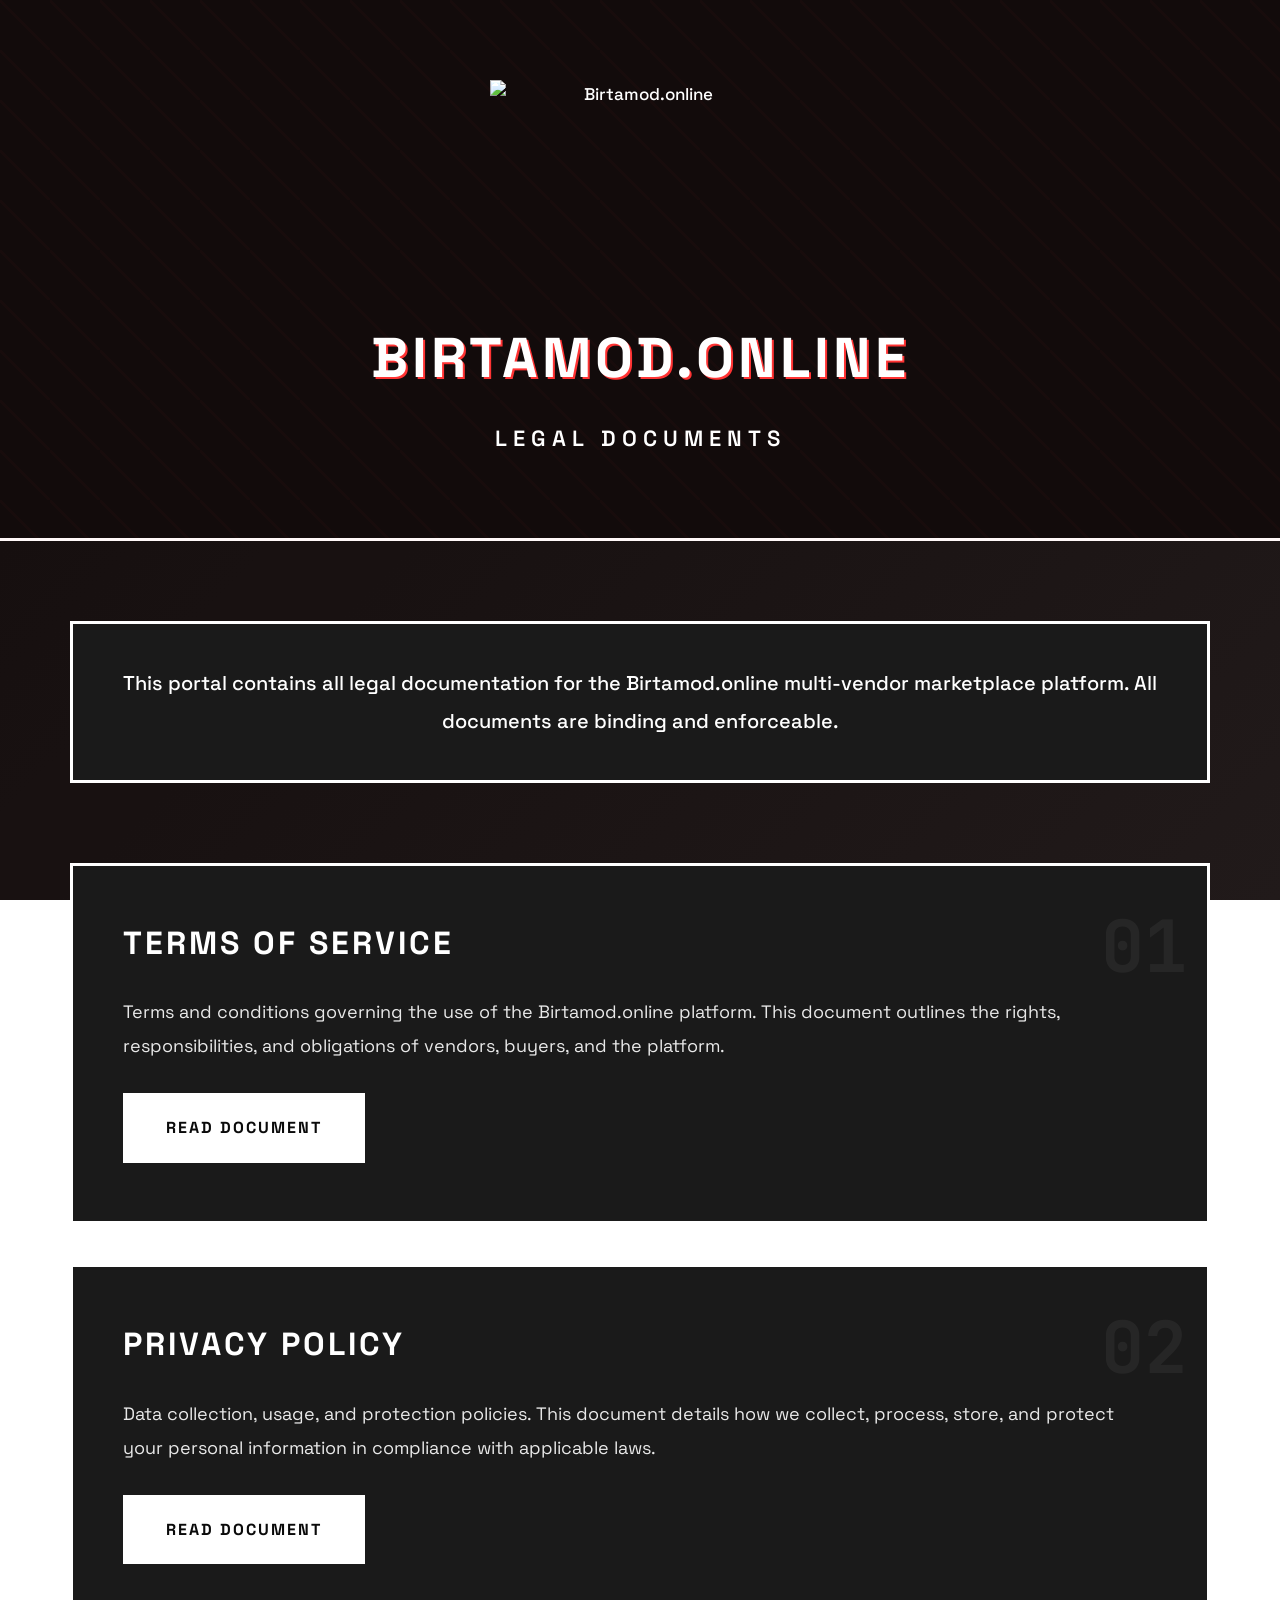
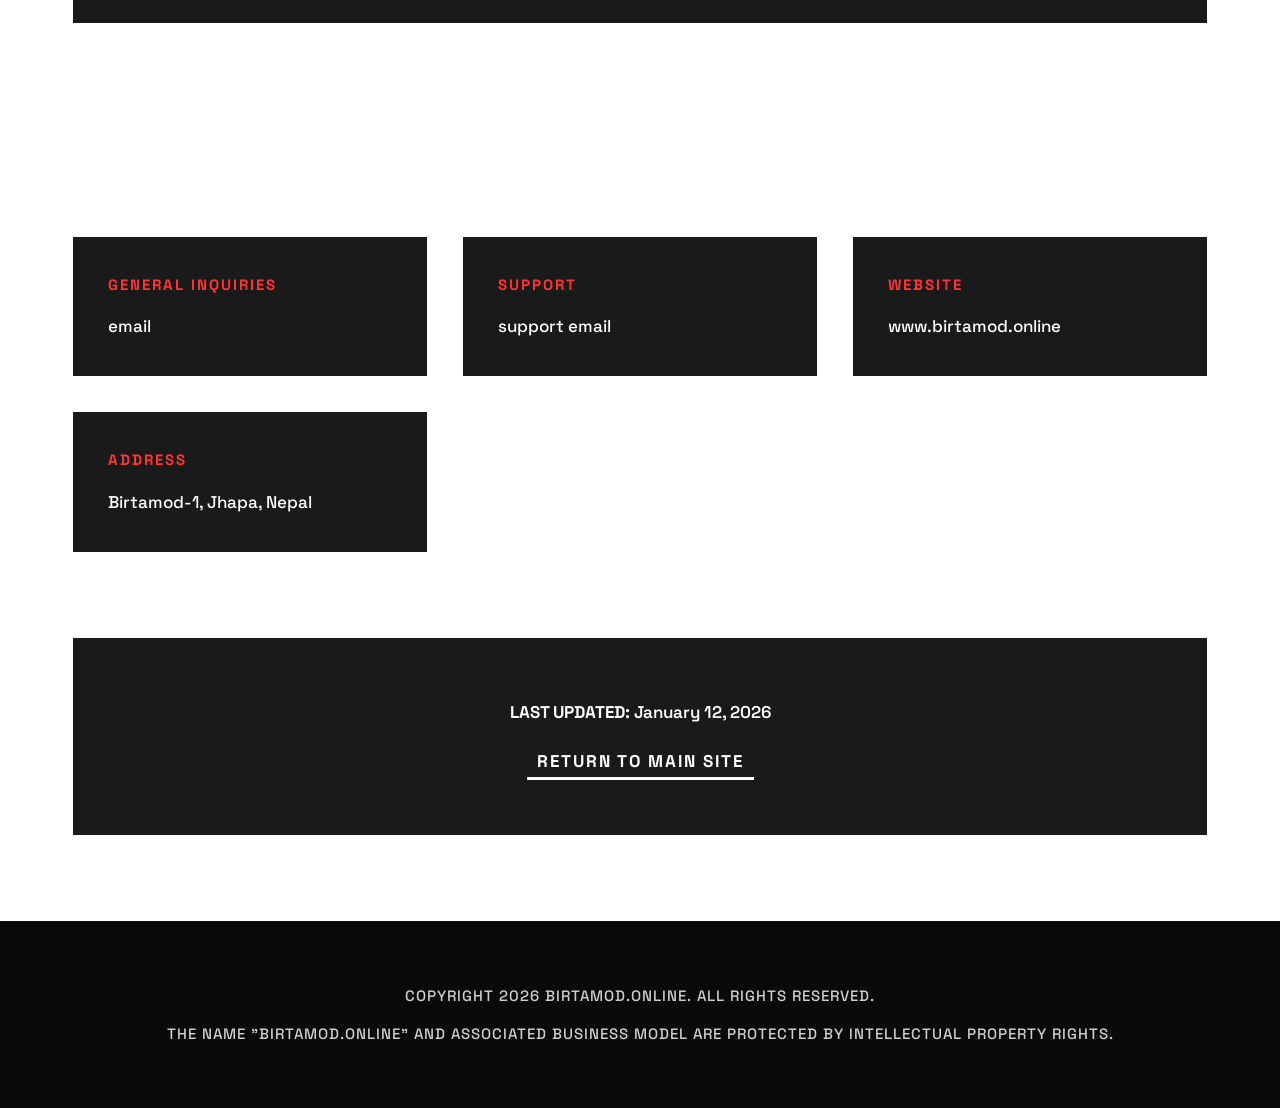
==== commit 5ab4efa0: "Update index.html" ====
--- a/index.html
+++ b/index.html
@@ -45,11 +45,11 @@
                 <div class="contact-grid">
                     <div class="contact-item">
                         <strong>GENERAL INQUIRIES</strong>
-                        <p>email@birtamod.online</p>
+                        <p><a href="mailto:email@birtamod.online"> email </a></p>
                     </div>
                     <div class="contact-item">
                         <strong>SUPPORT</strong>
-                        <p>support@birtamod.online</p>
+                        <p><a href="mailto:support@birtamod.online"> support email </a></p>
                     </div>
                     <div class="contact-item">
                         <strong>WEBSITE</strong>
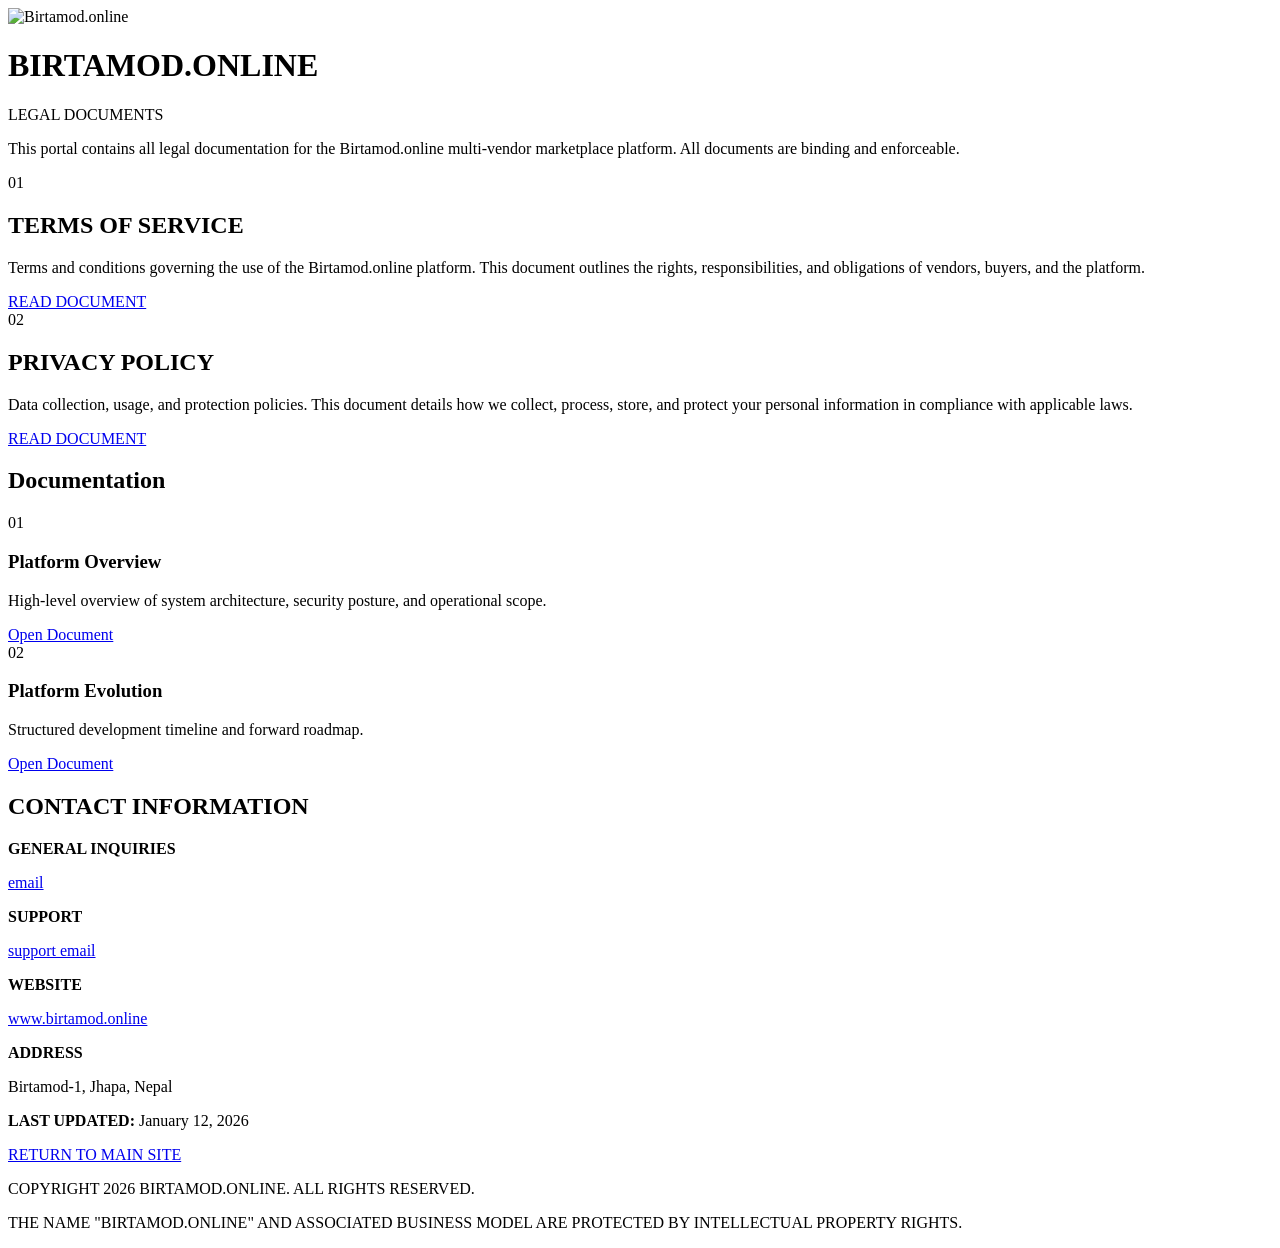
==== commit aada74b1: "documentation section with two documents new section class on about page" ====
--- a/index.html
+++ b/index.html
@@ -40,6 +40,30 @@
                 </article>
             </section>
 
+            <section class="documents">
+  <h2 class="section-title">Documentation</h2>
+
+  <div class="doc-item">
+    <div class="doc-number">01</div>
+    <h3 class="doc-title">Platform Overview</h3>
+    <p class="doc-description">
+      High-level overview of system architecture, security posture,
+      and operational scope.
+    </p>
+    <a class="doc-link" href="platform.html">Open Document</a>
+  </div>
+
+  <div class="doc-item">
+    <div class="doc-number">02</div>
+    <h3 class="doc-title">Platform Evolution</h3>
+    <p class="doc-description">
+      Structured development timeline and forward roadmap.
+    </p>
+    <a class="doc-link" href="evolution.html">Open Document</a>
+  </div>
+</section>
+
+
             <section class="contact">
                 <h2 class="section-title">CONTACT INFORMATION</h2>
                 <div class="contact-grid">
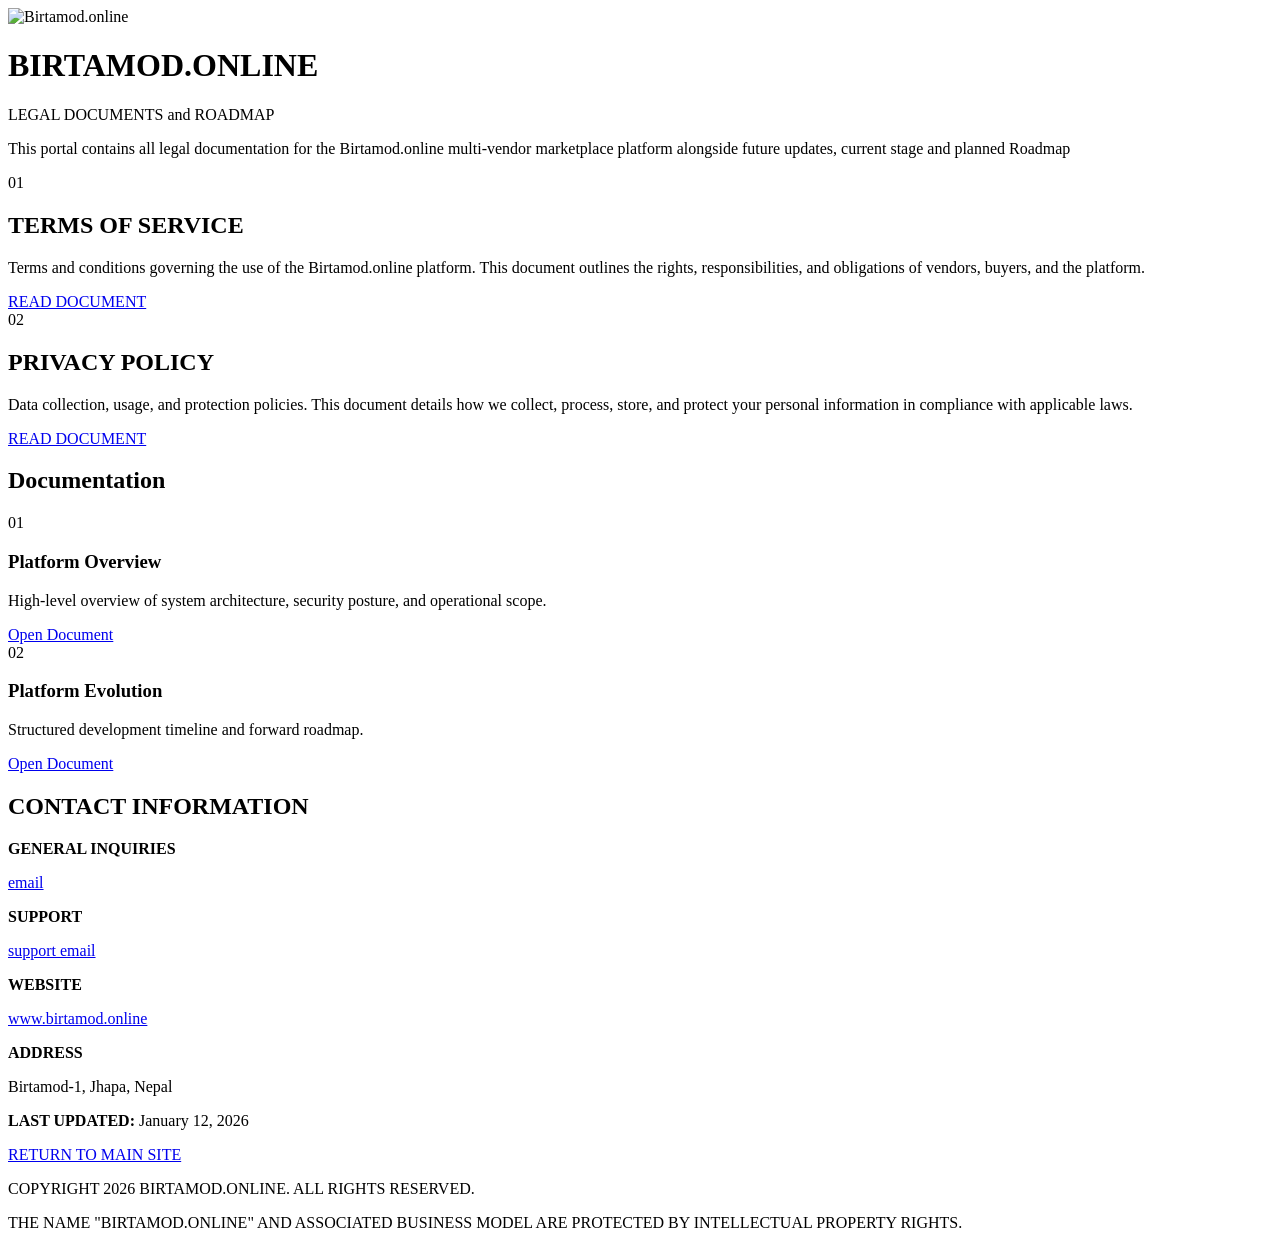
==== commit 5d85cc81: "Update title and subtitle to include 'Roadmap' Updated the title and subtitle to include 'Roadmap'. " ====
--- a/index.html
+++ b/index.html
@@ -3,7 +3,7 @@
 <head>
     <meta charset="UTF-8">
     <meta name="viewport" content="width=device-width, initial-scale=1.0">
-    <title>Legal Documents - Birtamod.online</title>
+    <title>Legal Documents and Roadmap - Birtamod.online</title>
     <link rel="stylesheet" href="css/style.css">
     <meta name="description" content="Legal documents and policies for Birtamod.online - Nepal's multi-vendor marketplace platform">
 </head>
@@ -14,14 +14,14 @@
                 <img src="https://i.imgur.com/C6RDffx.png" alt="Birtamod.online" class="logo" width="300" height="200">
             </div>
             <h1 class="site-title">BIRTAMOD.ONLINE</h1>
-            <p class="subtitle">LEGAL DOCUMENTS</p>
+            <p class="subtitle">LEGAL DOCUMENTS and ROADMAP</p>
         </div>
     </header>
 
     <main class="main">
         <div class="container">
             <section class="intro">
-                <p>This portal contains all legal documentation for the Birtamod.online multi-vendor marketplace platform. All documents are binding and enforceable.</p>
+                <p>This portal contains all legal documentation for the Birtamod.online multi-vendor marketplace platform alongside future updates, current stage and planned Roadmap</p>
             </section>
 
             <section class="documents">
